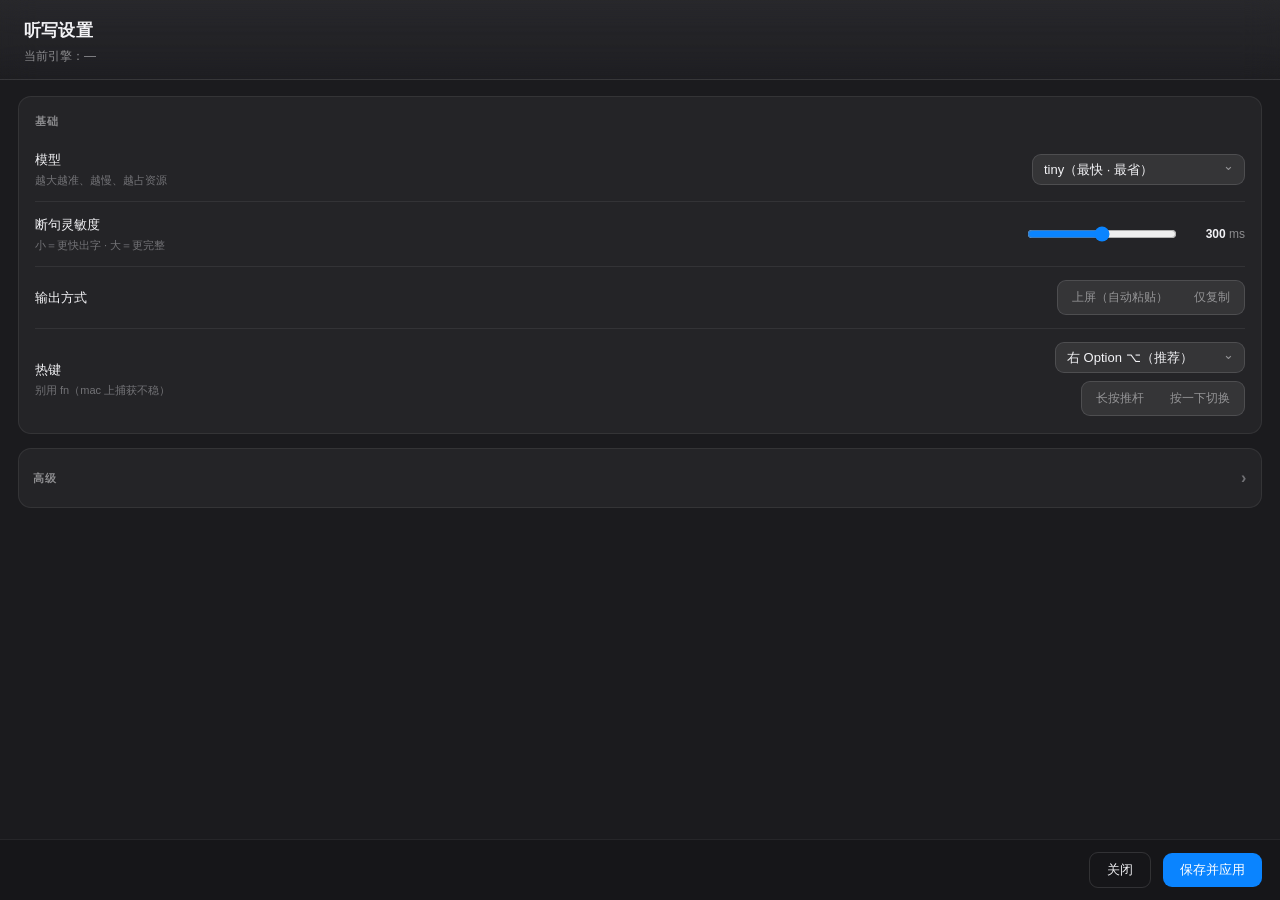
==== web/settings.html @ 694b817e "Initial commit: 本地 macOS 听写工具（Phase 1+2 + 液态玻璃打磨 + 中文标点） - Phase 1: 全局热键 hold-to-talk、玻璃悬浮窗、上屏/复制、菜单" ====
<!DOCTYPE html>
<html lang="zh">
<head>
  <meta charset="utf-8">
  <meta name="viewport" content="width=device-width, initial-scale=1">
  <link rel="stylesheet" href="settings.css">
  <title>听写设置</title>
</head>
<body>
  <!-- 顶部：带一点玻璃质感的标题区 -->
  <header id="topbar">
    <div class="title-wrap">
      <h1>听写设置</h1>
      <p id="engine-now" class="muted">当前引擎：—</p>
    </div>
  </header>

  <main>
    <!-- ============ 基础 ============ -->
    <section class="card">
      <div class="card-head">基础</div>

      <div class="row">
        <div class="row-label"><label for="model">模型</label><span class="hint">越大越准、越慢、越占资源</span></div>
        <div class="control">
          <div class="select-wrap">
            <select id="model">
              <option value="tiny">tiny（最快 · 最省）</option>
              <option value="base">base</option>
              <option value="small">small</option>
              <option value="large-v3-turbo">large-v3-turbo（默认 · 最准）</option>
            </select>
          </div>
        </div>
      </div>

      <div class="row">
        <div class="row-label"><label for="min_silence_ms">断句灵敏度</label><span class="hint">小＝更快出字 · 大＝更完整</span></div>
        <div class="control range">
          <input type="range" id="min_silence_ms" min="100" max="1000" step="50">
          <output class="pill-val"><b id="min_silence_ms_val">300</b> ms</output>
        </div>
      </div>

      <div class="row">
        <div class="row-label"><label>输出方式</label></div>
        <div class="control">
          <div class="seg" id="output_mode">
            <button type="button" data-v="paste">上屏（自动粘贴）</button>
            <button type="button" data-v="copy">仅复制</button>
          </div>
        </div>
      </div>

      <div class="row">
        <div class="row-label"><label for="hotkey">热键</label><span class="hint">别用 fn（mac 上捕获不稳）</span></div>
        <div class="control col">
          <div class="select-wrap">
            <select id="hotkey">
              <option value="alt_r">右 Option ⌥（推荐）</option>
              <option value="alt_l">左 Option ⌥</option>
              <option value="cmd_r">右 Command ⌘</option>
              <option value="ctrl_r">右 Control ⌃</option>
              <option value="shift_r">右 Shift ⇧</option>
              <option value="f6">F6</option>
              <option value="f7">F7</option>
            </select>
          </div>
          <div class="seg" id="hotkey_mode">
            <button type="button" data-v="hold">长按推杆</button>
            <button type="button" data-v="toggle">按一下切换</button>
          </div>
        </div>
      </div>
    </section>

    <!-- ============ 高级 ============ -->
    <section class="card">
      <div class="card-head collapsible" id="adv-toggle">
        <span>高级</span><span class="chev">›</span>
      </div>
      <div id="adv-body" class="hidden">
        <div class="row">
          <div class="row-label"><label for="engine">引擎</label><span class="hint" id="engine-hint">“自动”：Apple Silicon 用 mlx，其它用 CPU</span></div>
          <div class="control">
            <div class="select-wrap">
              <select id="engine">
                <option value="auto">自动</option>
                <option value="mlx">mlx（Apple GPU）</option>
                <option value="faster-whisper">faster-whisper（CPU）</option>
              </select>
            </div>
          </div>
        </div>

        <div class="row">
          <div class="row-label"><label for="vad_threshold">环境灵敏度</label><span class="hint">嘈杂调高、安静调低</span></div>
          <div class="control range">
            <input type="range" id="vad_threshold" min="0.1" max="0.9" step="0.05">
            <output class="pill-val">阈值 <b id="vad_threshold_val">0.50</b></output>
          </div>
        </div>

        <div class="row">
          <div class="row-label"><label for="quality_mode">质量模式</label><span class="hint">开＝更准更慢 · 关＝速度优先</span></div>
          <div class="control">
            <label class="switch">
              <input type="checkbox" id="quality_mode">
              <span class="slider"></span>
            </label>
          </div>
        </div>
      </div>
    </section>
  </main>

  <footer>
    <span id="status" class="muted"></span>
    <div class="spacer"></div>
    <button type="button" id="cancel" class="ghost">关闭</button>
    <button type="button" id="save" class="primary">保存并应用</button>
  </footer>

  <script src="settings.js"></script>
</body>
</html>
---- web/settings.css ----
/* 设置面板 · 干净精致、与悬浮窗成一套（深色、SF 字体层级、统一控件、合理留白）。
   不做全玻璃垫底（表单可读性优先）；仅顶部标题区带一点玻璃质感。 */
:root {
  --bg: #1b1b1e;
  --card: rgba(255, 255, 255, 0.045);
  --card-line: rgba(255, 255, 255, 0.07);
  --fg: #f3f3f6;
  --muted: rgba(243, 243, 246, 0.5);
  --muted2: rgba(243, 243, 246, 0.38);
  --accent: #0a84ff;
  --accent-2: #34c759;
  --ctrl: rgba(255, 255, 255, 0.08);
  --ctrl-line: rgba(255, 255, 255, 0.12);
  --radius: 13px;
}
* { box-sizing: border-box; margin: 0; padding: 0; }
html, body {
  height: 100%;
  background: var(--bg);
  color: var(--fg);
  font: 13px/1.5 -apple-system, "SF Pro Text", "PingFang SC", "Helvetica Neue", sans-serif;
  -webkit-font-smoothing: antialiased;
  -webkit-user-select: none; user-select: none;
}
body { display: flex; flex-direction: column; height: 100vh; }

/* —— 顶部标题区（带一点玻璃质感）—— */
#topbar {
  position: sticky; top: 0; z-index: 5;
  padding: 18px 24px 14px;
  background: linear-gradient(180deg, rgba(255,255,255,0.06), rgba(255,255,255,0.015));
  -webkit-backdrop-filter: blur(18px) saturate(150%);
  backdrop-filter: blur(18px) saturate(150%);
  border-bottom: 1px solid var(--card-line);
}
h1 { font-size: 17px; font-weight: 600; letter-spacing: 0.2px; }
#engine-now { margin-top: 3px; }
.muted { color: var(--muted); font-size: 12px; }

/* —— 内容区 —— */
main { flex: 1 1 auto; overflow-y: auto; padding: 16px 18px 8px; display: flex; flex-direction: column; gap: 14px; }

.card {
  background: var(--card);
  border: 1px solid var(--card-line);
  border-radius: var(--radius);
  padding: 4px 16px;
}
.card-head {
  font-size: 11px; font-weight: 600; text-transform: uppercase; letter-spacing: 0.7px;
  color: var(--muted); padding: 12px 0 8px;
}
.card-head.collapsible {
  display: flex; align-items: center; justify-content: space-between;
  cursor: pointer; padding: 13px 0; margin: 0 -2px;
}
.chev { font-size: 16px; color: var(--muted2); transition: transform 0.18s ease; }
.card-head.open .chev { transform: rotate(90deg); }

/* 行：左标签(含 hint) / 右控件 */
.row {
  display: flex; align-items: center; justify-content: space-between; gap: 16px;
  padding: 13px 0; border-top: 1px solid var(--card-line);
}
.card-head + .row, .card-head.collapsible + #adv-body .row:first-child { border-top: 0; }
#adv-body .row:first-child { border-top: 0; }
.row-label { display: flex; flex-direction: column; gap: 2px; min-width: 0; }
.row-label label { font-size: 13px; color: var(--fg); }
.hint { font-size: 11px; color: var(--muted2); }
.control { display: flex; align-items: center; gap: 10px; flex: 0 0 auto; }
.control.col { flex-direction: column; align-items: flex-end; gap: 8px; }
.control.range { min-width: 200px; }

/* —— 下拉（自定义箭头）—— */
.select-wrap { position: relative; }
.select-wrap::after {
  content: "⌄"; position: absolute; right: 11px; top: 50%; transform: translateY(-65%);
  color: var(--muted); pointer-events: none; font-size: 13px;
}
select {
  appearance: none; -webkit-appearance: none;
  background: var(--ctrl); color: var(--fg);
  border: 1px solid var(--ctrl-line); border-radius: 9px;
  padding: 7px 30px 7px 11px; font-size: 13px; min-width: 190px; cursor: pointer;
}
select:focus { outline: none; border-color: var(--accent); }
select:disabled { opacity: 0.45; }

/* —— 滑块 —— */
input[type=range] { width: 150px; accent-color: var(--accent); cursor: pointer; }
.pill-val {
  font-size: 12px; color: var(--muted); min-width: 58px; text-align: right;
}
.pill-val b { color: var(--fg); font-variant-numeric: tabular-nums; }

/* —— 分段控件 —— */
.seg {
  display: inline-flex; background: var(--ctrl); border: 1px solid var(--ctrl-line);
  border-radius: 9px; padding: 2px; gap: 2px;
}
.seg button {
  appearance: none; border: 0; background: transparent; color: var(--muted);
  padding: 6px 12px; font-size: 12px; border-radius: 7px; cursor: pointer; white-space: nowrap;
  transition: background 0.15s, color 0.15s;
}
.seg button.active { background: var(--accent); color: #fff; box-shadow: 0 1px 3px rgba(0,0,0,0.25); }

/* —— 开关 —— */
.switch { position: relative; display: inline-block; width: 42px; height: 25px; }
.switch input { display: none; }
.slider { position: absolute; inset: 0; background: var(--ctrl); border: 1px solid var(--ctrl-line); border-radius: 999px; transition: 0.18s; }
.slider::before { content: ""; position: absolute; width: 19px; height: 19px; left: 3px; top: 2px; background: #fff; border-radius: 50%; transition: 0.18s; box-shadow: 0 1px 3px rgba(0,0,0,0.3); }
.switch input:checked + .slider { background: var(--accent-2); border-color: var(--accent-2); }
.switch input:checked + .slider::before { transform: translateX(17px); }

/* —— 底部 —— */
footer {
  display: flex; align-items: center; gap: 12px;
  padding: 12px 18px; border-top: 1px solid var(--card-line);
  background: rgba(0,0,0,0.18);
}
.spacer { flex: 1; }
button.primary, button.ghost { appearance: none; border-radius: 9px; padding: 8px 17px; font-size: 13px; cursor: pointer; font-weight: 500; }
button.primary { background: var(--accent); color: #fff; border: 0; }
button.primary:hover { filter: brightness(1.08); }
button.primary:disabled { opacity: 0.5; cursor: default; }
button.ghost { background: transparent; color: var(--fg); border: 1px solid var(--ctrl-line); }
button.ghost:hover { background: var(--ctrl); }
#status.ok { color: var(--accent-2); }
#status.err { color: #ff6b6b; }

.hidden { display: none; }

::-webkit-scrollbar { width: 9px; }
::-webkit-scrollbar-thumb { background: rgba(255,255,255,0.14); border-radius: 5px; border: 2px solid transparent; background-clip: padding-box; }
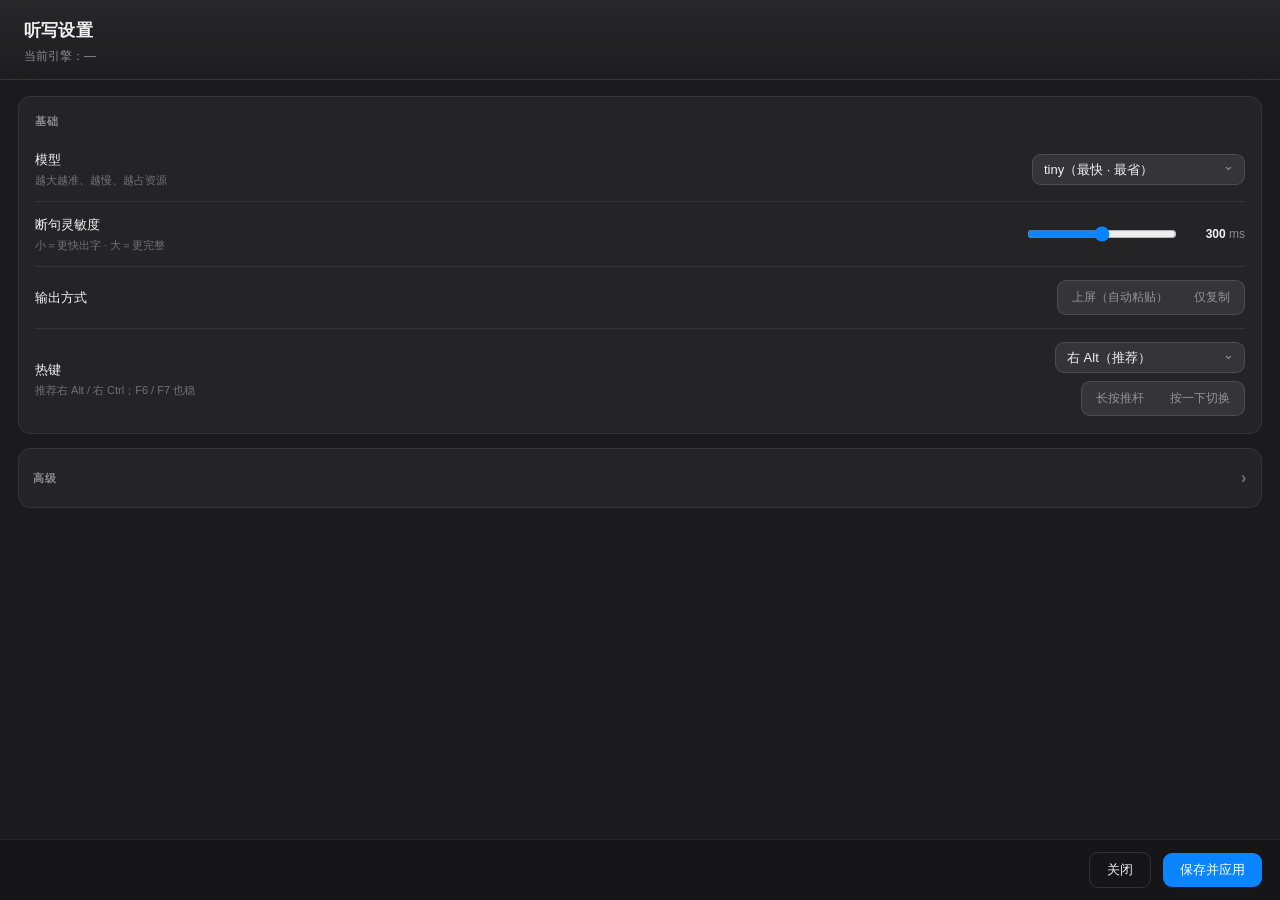
==== commit 7f82133b: "Track A: port to Windows-only Python app + GitHub Actions EXE build macOS app moves to native Swift;" ====
--- a/web/settings.html
+++ b/web/settings.html
@@ -53,15 +53,14 @@
       </div>
 
       <div class="row">
-        <div class="row-label"><label for="hotkey">热键</label><span class="hint">别用 fn（mac 上捕获不稳）</span></div>
+        <div class="row-label"><label for="hotkey">热键</label><span class="hint">推荐右 Alt / 右 Ctrl；F6 / F7 也稳</span></div>
         <div class="control col">
           <div class="select-wrap">
             <select id="hotkey">
-              <option value="alt_r">右 Option ⌥（推荐）</option>
-              <option value="alt_l">左 Option ⌥</option>
-              <option value="cmd_r">右 Command ⌘</option>
-              <option value="ctrl_r">右 Control ⌃</option>
-              <option value="shift_r">右 Shift ⇧</option>
+              <option value="alt_r">右 Alt（推荐）</option>
+              <option value="alt_l">左 Alt</option>
+              <option value="ctrl_r">右 Ctrl</option>
+              <option value="shift_r">右 Shift</option>
               <option value="f6">F6</option>
               <option value="f7">F7</option>
             </select>
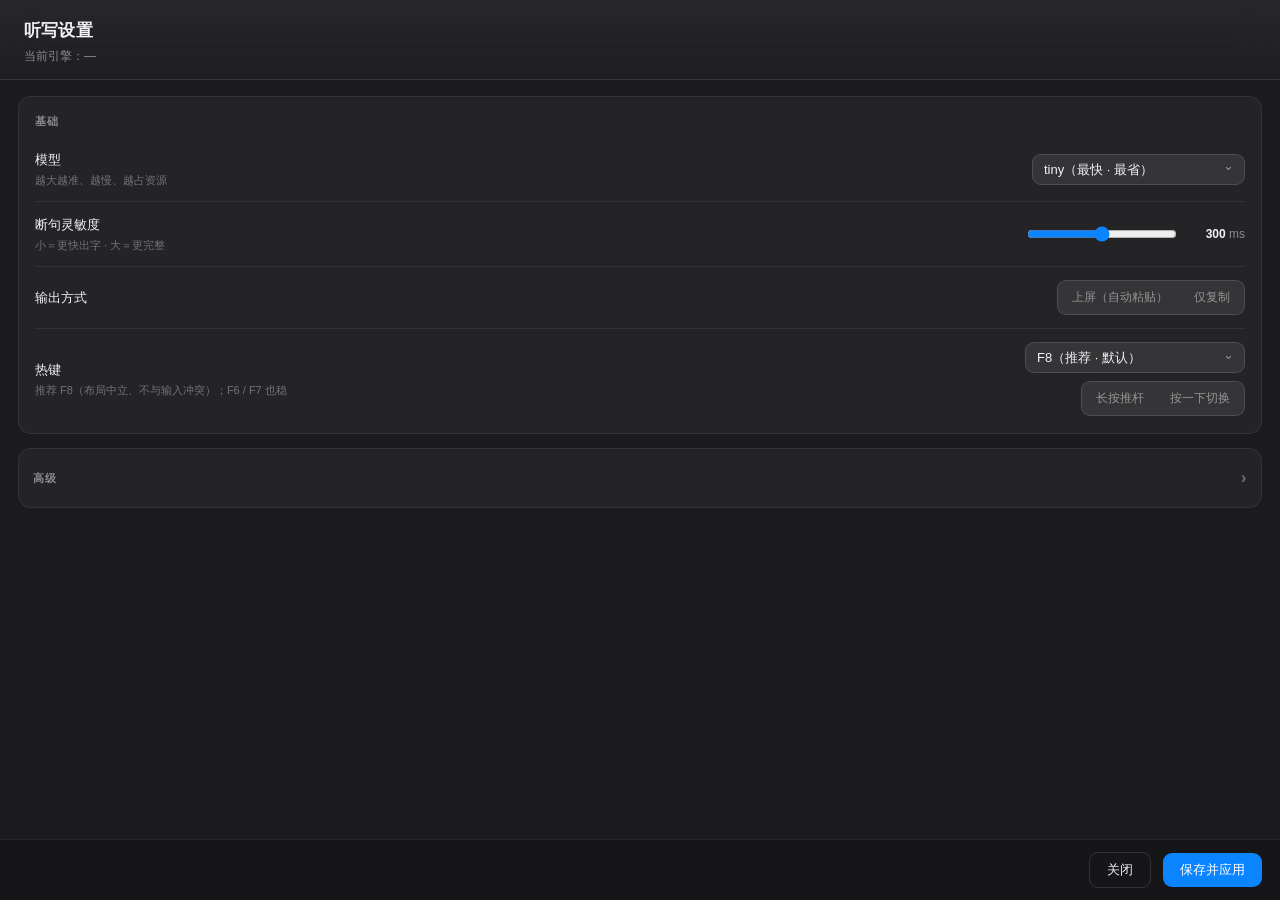
==== commit 7326fbae: "Windows 三个高修复：默认热键 F8+按键级抑制 / 锁定依赖 / 强制 EdgeChromium ① 热键：欧洲键盘上右 Alt=AltGr，hold 模式长按会污染目标输入与上屏。    -" ====
--- a/web/settings.html
+++ b/web/settings.html
@@ -53,16 +53,17 @@
       </div>
 
       <div class="row">
-        <div class="row-label"><label for="hotkey">热键</label><span class="hint">推荐右 Alt / 右 Ctrl；F6 / F7 也稳</span></div>
+        <div class="row-label"><label for="hotkey">热键</label><span class="hint">推荐 F8（布局中立、不与输入冲突）；F6 / F7 也稳</span></div>
         <div class="control col">
           <div class="select-wrap">
             <select id="hotkey">
-              <option value="alt_r">右 Alt（推荐）</option>
-              <option value="alt_l">左 Alt</option>
+              <option value="f8">F8（推荐 · 默认）</option>
+              <option value="f6">F6</option>
+              <option value="f7">F7</option>
               <option value="ctrl_r">右 Ctrl</option>
               <option value="shift_r">右 Shift</option>
-              <option value="f6">F6</option>
-              <option value="f7">F7</option>
+              <option value="alt_r">右 Alt（欧洲键盘慎用 · AltGr）</option>
+              <option value="alt_l">左 Alt</option>
             </select>
           </div>
           <div class="seg" id="hotkey_mode">
